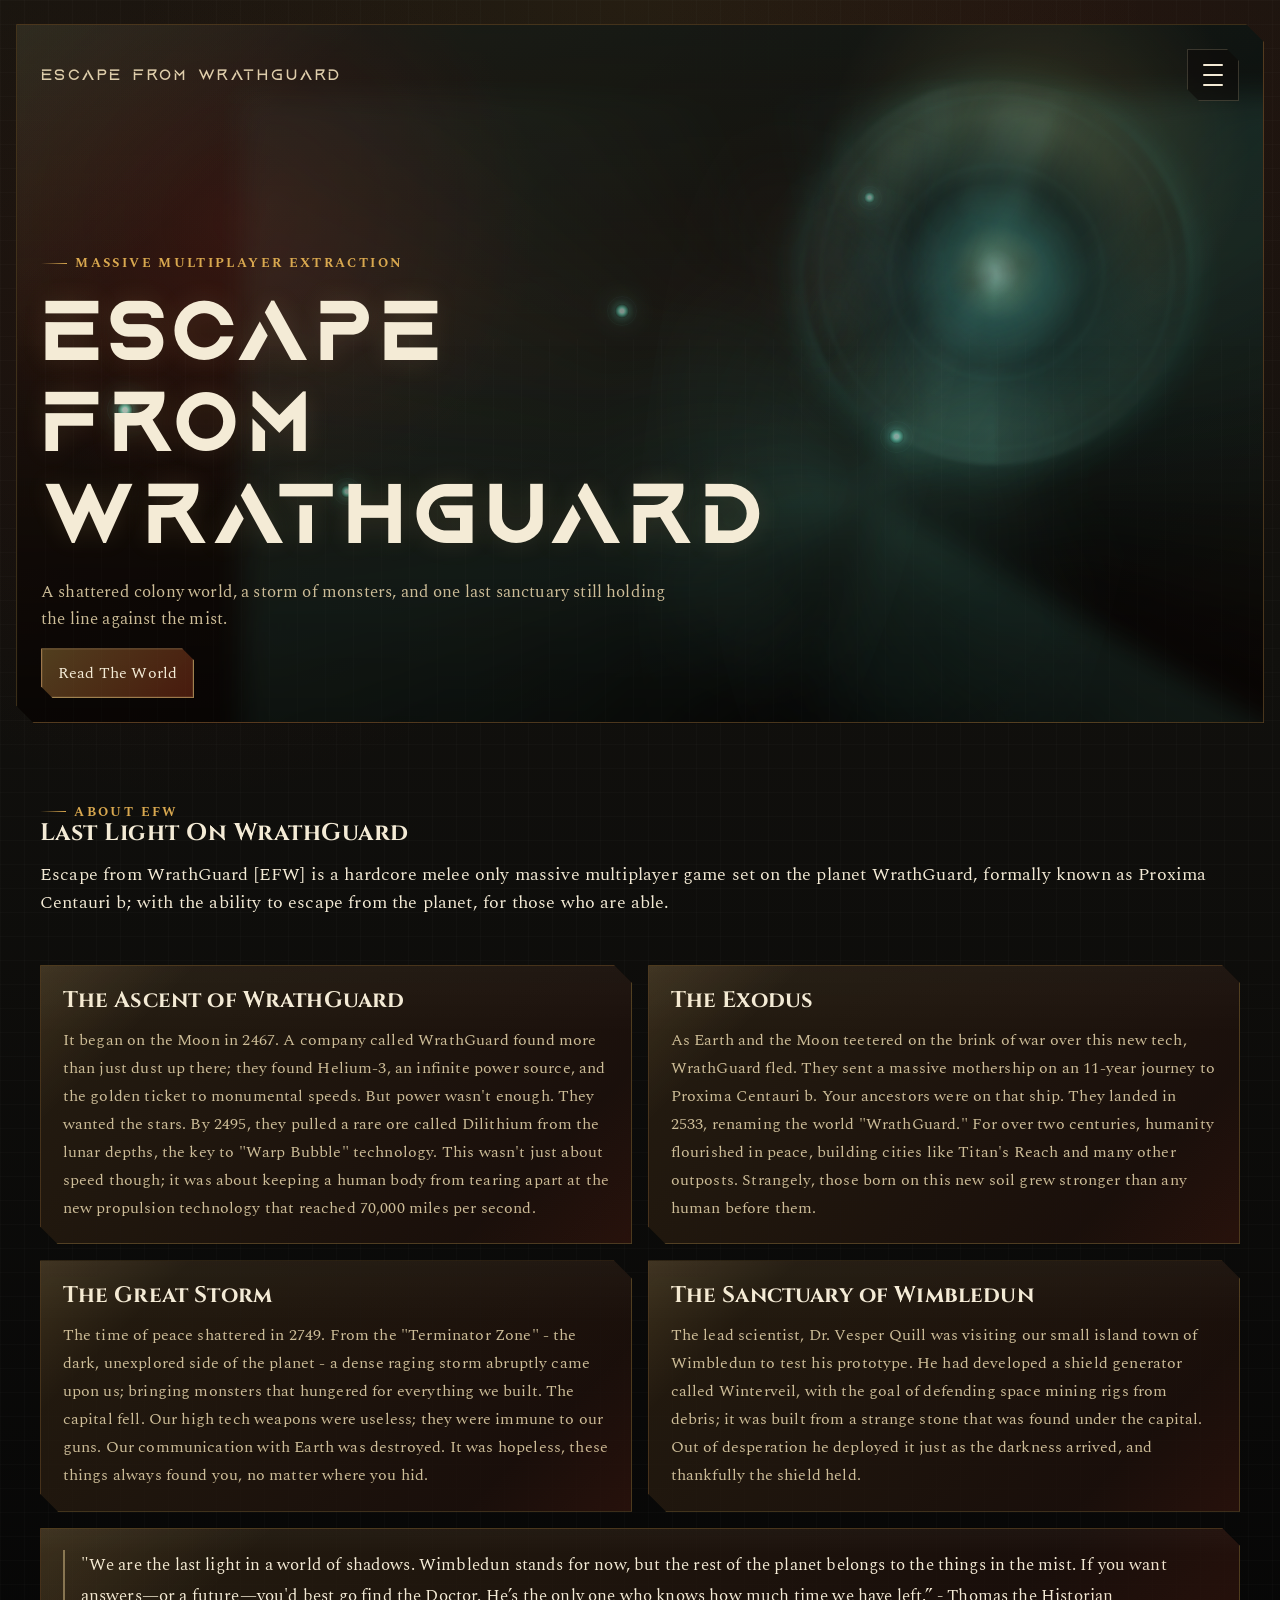
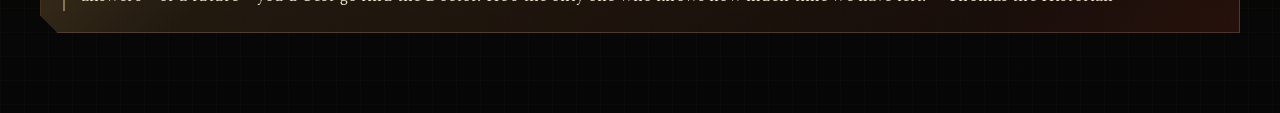
==== index.html @ 2f0ebe03 "okay now in the talent tree portion when I zoom out everything scales fine and nicely but not the li" ====
<!doctype html>
<html lang="en">
<head>
    <meta charset="utf-8">
    <meta name="viewport" content="width=device-width, initial-scale=1">
    <title>Escape from WrathGuard | Home</title>
    <meta name="description" content="Escape from WrathGuard is a massive multiplayer extraction game on Proxima Centauri b. Explore the world lore, then jump into the talent trees.">
    <link rel="preconnect" href="https://fonts.googleapis.com">
    <link rel="preconnect" href="https://fonts.gstatic.com" crossorigin>
    <link href="https://fonts.googleapis.com/css2?family=Cinzel:wght@500;700;800&family=Spectral:wght@400;500;600&display=swap" rel="stylesheet">
    <link rel="stylesheet" href="css/style.css?v=20260524o">
</head>
<body data-page="index">
    <div class="page-shell page-shell-home">
        <header class="landing-banner panel-cutout reveal-up">
            <div class="landing-banner-top">
                <div class="landing-brand-mark">Escape from WrathGuard</div>
                <div class="home-nav-menu">
                    <button class="home-menu-button" id="homeMenuButton" type="button" aria-label="Toggle navigation" aria-expanded="false" aria-controls="homeTabs">
                        <span class="home-menu-button-line"></span>
                        <span class="home-menu-button-line"></span>
                        <span class="home-menu-button-line"></span>
                    </button>
                    <nav class="home-tabs" id="homeTabs" aria-label="Home navigation">
                        <a class="home-tab" href="#about">About</a>
                        <a class="home-tab" href="talent-tree.html">Talent Trees</a>
                    </nav>
                </div>
            </div>

            <div class="alien-invasion" aria-hidden="true">
                <div class="storm-front storm-front-primary"></div>
                <div class="storm-front storm-front-secondary"></div>
                <div class="storm-eye"></div>
                <div class="ion-veil ion-veil-one"></div>
                <div class="ion-veil ion-veil-two"></div>
                <div class="contagion-stream contagion-stream-one"></div>
                <div class="contagion-stream contagion-stream-two"></div>
                <div class="virus-flare virus-flare-one"></div>
                <div class="virus-flare virus-flare-two"></div>
                <div class="virus-flare virus-flare-three"></div>
                <div class="virus-flare virus-flare-four"></div>
                <div class="virus-flare virus-flare-five"></div>
            </div>

            <div class="landing-banner-body">
                <div class="eyebrow">Massive Multiplayer Extraction</div>
                <h1 class="landing-banner-title">Escape from WrathGuard</h1>
                <p class="hero-copy">A shattered colony world, a storm of monsters, and one last sanctuary still holding the line against the mist.</p>
                <div class="hero-actions">
                    <a class="button-ornate" href="#about">Read The World</a>
                </div>
            </div>
        </header>

        <section class="section-block about-section reveal-up" id="about">
            <div class="section-heading section-heading-stacked">
                <div>
                    <div class="eyebrow">About EFW</div>
                    <h2>Last Light On WrathGuard</h2>
                </div>
                <p class="section-copy about-lead">Escape from WrathGuard [EFW] is a hardcore melee only massive multiplayer game set on the planet WrathGuard, formally known as Proxima Centauri b; with the ability to escape from the planet, for those who are able.</p>
            </div>

            <div class="lore-grid">
                <article class="lore-panel panel-cutout">
                    <h3>The Ascent of WrathGuard</h3>
                    <p>It began on the Moon in 2467. A company called WrathGuard found more than just dust up there; they found Helium-3, an infinite power source, and the golden ticket to monumental speeds. But power wasn't enough. They wanted the stars. By 2495, they pulled a rare ore called Dilithium from the lunar depths, the key to "Warp Bubble" technology. This wasn't just about speed though; it was about keeping a human body from tearing apart at the new propulsion technology that reached 70,000 miles per second.</p>
                </article>

                <article class="lore-panel panel-cutout">
                    <h3>The Exodus</h3>
                    <p>As Earth and the Moon teetered on the brink of war over this new tech, WrathGuard fled. They sent a massive mothership on an 11-year journey to Proxima Centauri b. Your ancestors were on that ship. They landed in 2533, renaming the world "WrathGuard." For over two centuries, humanity flourished in peace, building cities like Titan's Reach and many other outposts. Strangely, those born on this new soil grew stronger than any human before them.</p>
                </article>

                <article class="lore-panel panel-cutout">
                    <h3>The Great Storm</h3>
                    <p>The time of peace shattered in 2749. From the "Terminator Zone" - the dark, unexplored side of the planet - a dense raging storm abruptly came upon us; bringing monsters that hungered for everything we built. The capital fell. Our high tech weapons were useless; they were immune to our guns. Our communication with Earth was destroyed. It was hopeless, these things always found you, no matter where you hid.</p>
                </article>

                <article class="lore-panel panel-cutout">
                    <h3>The Sanctuary of Wimbledun</h3>
                    <p>The lead scientist, Dr. Vesper Quill was visiting our small island town of Wimbledun to test his prototype. He had developed a shield generator called Winterveil, with the goal of defending space mining rigs from debris; it was built from a strange stone that was found under the capital. Out of desperation he deployed it just as the darkness arrived, and thankfully the shield held.</p>
                </article>

                <article class="lore-panel lore-panel-quote panel-cutout">
                    <blockquote>
                        "We are the last light in a world of shadows. Wimbledun stands for now, but the rest of the planet belongs to the things in the mist. If you want answers&mdash;or a future&mdash;you'd best go find the Doctor. He&rsquo;s the only one who knows how much time we have left.&rdquo; - Thomas the Historian
                    </blockquote>
                </article>
            </div>
        </section>
    </div>

    <script src="js/app.js?v=20260524e" defer></script>
</body>
</html>
---- css/style.css ----
@font-face {
    font-family: "Aquire";
    src: url("../assets/fonts/Aquire-BW0ox.otf") format("opentype");
    font-weight: 400;
    font-style: normal;
    font-display: swap;
}

@font-face {
    font-family: "Aquire";
    src: url("../assets/fonts/AquireBold-8Ma60.otf") format("opentype");
    font-weight: 700;
    font-style: normal;
    font-display: swap;
}

:root {
    --bg-0: #060606;
    --bg-1: #11100d;
    --bg-2: #18150f;
    --panel: rgba(18, 14, 9, 0.88);
    --panel-soft: rgba(26, 20, 14, 0.72);
    --stroke: rgba(218, 168, 79, 0.24);
    --stroke-strong: rgba(240, 203, 132, 0.5);
    --text: #f4ebd6;
    --muted: #cdbd98;
    --gold: #d9a84f;
    --ember: #b84e26;
    --wine: #6f2319;
    --shadow: 0 24px 60px rgba(0, 0, 0, 0.35);
    --cutout-shape: polygon(0 0, calc(100% - 18px) 0, 100% 18px, 100% 100%, 18px 100%, 0 calc(100% - 18px));
}

* {
    box-sizing: border-box;
}

html {
    min-height: 100%;
    background:
        radial-gradient(circle at top, rgba(199, 130, 51, 0.08), transparent 28%),
        radial-gradient(circle at 15% 20%, rgba(120, 31, 20, 0.14), transparent 26%),
        radial-gradient(circle at 85% 8%, rgba(106, 24, 18, 0.16), transparent 24%),
        linear-gradient(180deg, var(--bg-2) 0%, var(--bg-1) 38%, var(--bg-0) 100%);
}

body {
    margin: 0;
    min-height: 100vh;
    color: var(--text);
    font-family: "Spectral", Georgia, serif;
    letter-spacing: 0.01em;
    background-image:
        linear-gradient(rgba(255, 255, 255, 0.015) 1px, transparent 1px),
        linear-gradient(90deg, rgba(255, 255, 255, 0.015) 1px, transparent 1px);
    background-size: 24px 24px;
}

a {
    color: inherit;
    text-decoration: none;
}

button {
    font: inherit;
}

.mono {
    font-family: Consolas, "Courier New", monospace;
}

.hidden {
    display: none !important;
}

.page-shell {
    width: min(1440px, calc(100% - 2rem));
    margin: 0 auto;
    padding: 1.5rem 0 3rem;
}

.page-shell-home {
    display: grid;
    gap: 1.5rem;
    padding-bottom: 3.5rem;
}

.viewer-shell {
    width: min(1920px, calc(100% - 1rem));
    margin: 0 auto;
    padding: 1rem 0 2.5rem;
}

.panel-cutout {
    position: relative;
    overflow: hidden;
    background: linear-gradient(180deg, rgba(28, 22, 15, 0.92), rgba(14, 11, 7, 0.92));
    border: 1px solid var(--stroke);
    box-shadow: var(--shadow);
    clip-path: var(--cutout-shape);
}

.panel-cutout::before {
    content: "";
    position: absolute;
    inset: 0;
    pointer-events: none;
    background:
        linear-gradient(135deg, rgba(255, 214, 137, 0.11), transparent 18%),
        linear-gradient(315deg, rgba(179, 66, 31, 0.1), transparent 20%);
}

.eyebrow {
    display: inline-flex;
    align-items: center;
    gap: 0.55rem;
    font-size: 0.82rem;
    font-weight: 700;
    text-transform: uppercase;
    letter-spacing: 0.18em;
    color: var(--gold);
}

.eyebrow::before {
    content: "";
    width: 1.6rem;
    height: 1px;
    background: linear-gradient(90deg, transparent, currentColor);
}

.site-hero,
.landing-banner,
.viewer-topbar,
.tree-hero,
.class-rail-panel,
.board-panel,
.section-block {
    padding: 1.5rem;
}

.site-hero {
    display: grid;
    gap: 1rem;
    min-height: 320px;
    align-content: center;
}

.landing-banner {
    position: relative;
    display: grid;
    gap: 1.5rem;
    min-height: 520px;
    background:
        radial-gradient(circle at 82% 18%, rgba(219, 174, 94, 0.24), transparent 18%),
        radial-gradient(circle at 18% 28%, rgba(118, 25, 19, 0.34), transparent 26%),
        linear-gradient(135deg, rgba(42, 26, 17, 0.94), rgba(9, 8, 7, 0.98));
    isolation: isolate;
}

.alien-invasion {
    position: absolute;
    inset: 0;
    z-index: 0;
    overflow: hidden;
    pointer-events: none;
}

.alien-invasion::before,
.alien-invasion::after {
    content: "";
    position: absolute;
    inset: 0;
}

.alien-invasion::before {
    background:
        radial-gradient(circle at 78% 16%, rgba(103, 255, 213, 0.18), transparent 0 11%),
        radial-gradient(circle at 70% 24%, rgba(77, 197, 181, 0.22), transparent 0 18%),
        linear-gradient(180deg, rgba(7, 41, 40, 0.3), rgba(5, 18, 18, 0.12) 40%, rgba(0, 0, 0, 0.54));
    opacity: 0.96;
}

.alien-invasion::after {
    inset: 10% -18% -24% 18%;
    background:
        radial-gradient(circle at 52% 44%, rgba(113, 255, 224, 0.2), transparent 0 32%),
        radial-gradient(circle at 48% 50%, rgba(113, 255, 224, 0.08), transparent 34%),
        conic-gradient(from 120deg, rgba(120, 255, 224, 0.16), transparent 22%, rgba(120, 255, 224, 0.12) 38%, transparent 62%, rgba(120, 255, 224, 0.14) 82%, transparent);
    filter: blur(14px);
    opacity: 0.78;
    animation: storm-rotation 16s linear infinite;
}

.storm-front,
.storm-eye,
.ion-veil,
.contagion-stream,
.virus-flare {
    position: absolute;
}

.storm-front {
    inset: auto 36% -10% -16%;
    height: 68%;
    background:
        radial-gradient(circle at 28% 42%, rgba(81, 235, 208, 0.16), transparent 0 28%),
        radial-gradient(circle at 42% 56%, rgba(81, 235, 208, 0.1), transparent 0 38%),
        radial-gradient(circle at 60% 50%, rgba(81, 235, 208, 0.08), transparent 0 44%);
    filter: blur(24px);
    opacity: 0.88;
    animation: storm-drift 12s ease-in-out infinite;
}

.storm-front-primary {
    clip-path: ellipse(58% 52% at 42% 58%);
}

.storm-front-secondary {
    inset: -4% -16% auto 34%;
    height: 58%;
    opacity: 0.72;
    transform: scaleX(-1);
    clip-path: ellipse(52% 44% at 58% 42%);
    animation-duration: 15s;
}

.storm-eye {
    top: 8%;
    right: 6%;
    width: 24rem;
    height: 24rem;
    border-radius: 50%;
    background:
        radial-gradient(circle at 50% 50%, rgba(198, 255, 244, 0.5), rgba(127, 255, 225, 0.2) 9%, rgba(24, 62, 60, 0.9) 18%, rgba(10, 20, 21, 0.86) 34%, rgba(0, 0, 0, 0) 58%),
        conic-gradient(from 180deg, rgba(132, 255, 226, 0.22), transparent 18%, rgba(132, 255, 226, 0.14) 44%, transparent 70%, rgba(132, 255, 226, 0.18));
    filter: blur(2px);
    box-shadow: 0 0 42px rgba(76, 246, 214, 0.18);
    opacity: 0.84;
    animation: storm-rotation 18s linear infinite;
}

.storm-eye::before,
.storm-eye::after {
    content: "";
    position: absolute;
    inset: 10%;
    border-radius: 50%;
    border: 1px solid rgba(118, 255, 227, 0.14);
    opacity: 0.8;
}

.storm-eye::before {
    inset: 22%;
    animation: contagion-pulse 4.8s ease-in-out infinite;
}

.storm-eye::after {
    inset: 4%;
    animation: contagion-pulse 7.2s ease-in-out infinite reverse;
}

.ion-veil {
    width: 36%;
    height: 112%;
    background:
        radial-gradient(circle at 32% 18%, rgba(180, 255, 238, 0.12) 0 5%, transparent 12%),
        radial-gradient(circle at 58% 26%, rgba(180, 255, 238, 0.1) 0 7%, transparent 14%),
        radial-gradient(circle at 46% 42%, rgba(123, 255, 222, 0.12) 0 18%, transparent 34%),
        radial-gradient(circle at 62% 64%, rgba(123, 255, 222, 0.1) 0 16%, transparent 30%),
        radial-gradient(circle at 34% 78%, rgba(123, 255, 222, 0.08) 0 12%, transparent 24%);
    border-radius: 46% 54% 40% 60% / 28% 34% 66% 72%;
    filter: blur(18px);
    opacity: 0.26;
    transform-origin: top center;
    mix-blend-mode: screen;
    animation: veil-surge 6.2s ease-in-out infinite;
    mask-image: radial-gradient(circle at 50% 46%, black 0 42%, transparent 76%);
}

.ion-veil-one {
    top: 14%;
    right: 7%;
    transform: rotate(6deg);
}

.ion-veil-two {
    top: 8%;
    right: 20%;
    width: 24%;
    opacity: 0.18;
    transform: rotate(12deg);
    animation-delay: -1.8s;
}

.contagion-stream {
    width: 18rem;
    height: 28rem;
    background:
        radial-gradient(circle at 50% 10%, rgba(178, 255, 236, 0.24) 0 4%, transparent 10%),
        radial-gradient(circle at 44% 24%, rgba(137, 255, 224, 0.2) 0 7%, transparent 14%),
        radial-gradient(circle at 58% 42%, rgba(137, 255, 224, 0.16) 0 9%, transparent 18%),
        radial-gradient(circle at 36% 64%, rgba(137, 255, 224, 0.14) 0 8%, transparent 17%),
        radial-gradient(circle at 60% 82%, rgba(137, 255, 224, 0.12) 0 10%, transparent 18%),
        linear-gradient(104deg, transparent 0 42%, rgba(137, 255, 224, 0.16) 44% 46%, transparent 48% 100%),
        linear-gradient(82deg, transparent 0 30%, rgba(137, 255, 224, 0.14) 32% 34%, transparent 36% 100%),
        linear-gradient(126deg, transparent 0 56%, rgba(137, 255, 224, 0.12) 58% 60%, transparent 62% 100%);
    border-radius: 48% 52% 50% 50% / 10% 10% 90% 90%;
    filter: blur(9px);
    opacity: 0.3;
    mix-blend-mode: screen;
    mask-image: radial-gradient(ellipse at 50% 8%, black 0 12%, rgba(0, 0, 0, 0.95) 20%, rgba(0, 0, 0, 0.62) 42%, transparent 78%);
    animation: contagion-fall 6.8s ease-in-out infinite;
}

.contagion-stream-one {
    top: 8%;
    right: 10%;
    transform: rotate(8deg);
}

.contagion-stream-two {
    top: 14%;
    right: 24%;
    width: 12rem;
    height: 20rem;
    opacity: 0.18;
    transform: rotate(14deg);
    animation-duration: 8.6s;
    animation-delay: -1.3s;
}

.virus-flare {
    width: var(--flare-size, 0.95rem);
    height: var(--flare-size, 0.95rem);
    border-radius: 50%;
    background: radial-gradient(circle, rgba(229, 255, 249, 0.98) 0 20%, rgba(146, 255, 226, 0.92) 32%, rgba(99, 255, 214, 0.54) 52%, rgba(99, 255, 214, 0) 76%);
    box-shadow: 0 0 10px rgba(120, 255, 223, 0.55), 0 0 22px rgba(120, 255, 223, 0.28);
    mix-blend-mode: screen;
    opacity: 0.76;
}

.virus-flare::before,
.virus-flare::after {
    content: "";
    position: absolute;
}

.virus-flare::before {
    inset: -180%;
    border-radius: 50%;
    background: radial-gradient(circle, rgba(120, 255, 223, 0.22) 0 8%, rgba(120, 255, 223, 0.12) 20%, rgba(120, 255, 223, 0) 64%);
    filter: blur(8px);
    opacity: 0.38;
    animation: firefly-aura 4.6s ease-in-out infinite;
}

.virus-flare::after {
    inset: -60%;
    border-radius: 50%;
    border: 1px solid rgba(169, 255, 237, 0.2);
    opacity: 0.24;
    animation: firefly-ring 5.2s ease-in-out infinite;
}

.virus-flare-one {
    --flare-size: 1rem;
    top: 54%;
    left: 8%;
    animation: virus-float-one 14.5s ease-in-out infinite, firefly-glimmer 4.9s ease-in-out infinite;
}

.virus-flare-two {
    --flare-size: 0.78rem;
    top: 66%;
    left: 26%;
    opacity: 0.58;
    animation: virus-float-two 11.8s ease-in-out infinite, firefly-glimmer 4.2s ease-in-out infinite -1.6s;
}

.virus-flare-three {
    --flare-size: 0.86rem;
    top: 40%;
    left: 48%;
    opacity: 0.54;
    animation: virus-float-three 13.2s ease-in-out infinite, firefly-glimmer 5.4s ease-in-out infinite -2.4s;
}

.virus-flare-four {
    --flare-size: 0.68rem;
    top: 24%;
    left: 68%;
    opacity: 0.46;
    animation: virus-float-four 10.6s ease-in-out infinite, firefly-glimmer 3.9s ease-in-out infinite -0.8s;
}

.virus-flare-five {
    --flare-size: 0.92rem;
    top: 58%;
    left: 70%;
    opacity: 0.62;
    animation: virus-float-five 15.1s ease-in-out infinite, firefly-glimmer 5.7s ease-in-out infinite -3s;
}

.landing-banner::after {
    content: "";
    position: absolute;
    inset: auto 0 0 0;
    height: 55%;
    background:
        linear-gradient(180deg, transparent, rgba(0, 0, 0, 0.34)),
        linear-gradient(90deg, rgba(255, 255, 255, 0.015) 1px, transparent 1px);
    background-size: auto, 28px 28px;
    pointer-events: none;
    opacity: 0.9;
}

.landing-banner-top,
.landing-banner-body {
    position: relative;
    z-index: 1;
}

.landing-banner-top {
    display: flex;
    justify-content: space-between;
    align-items: center;
    gap: 1rem;
}

.home-nav-menu {
    position: relative;
    margin-left: auto;
}

.landing-brand-mark,
.landing-banner-title,
.home-tab {
    font-family: "Aquire", "Cinzel", Georgia, serif;
}

.landing-brand-mark {
    color: rgba(248, 230, 191, 0.88);
    font-size: clamp(0.88rem, 1.25vw, 1.05rem);
    letter-spacing: 0.18em;
    text-transform: uppercase;
}

.home-menu-button {
    display: inline-grid;
    gap: 0.28rem;
    align-items: center;
    justify-items: center;
    width: 52px;
    min-height: 52px;
    padding: 0.8rem 0.7rem;
    border: 1px solid rgba(255, 235, 193, 0.18);
    background: rgba(13, 11, 9, 0.62);
    color: var(--text);
    clip-path: polygon(0 0, calc(100% - 12px) 0, 100% 12px, 100% 100%, 12px 100%, 0 calc(100% - 12px));
    cursor: pointer;
    transition: transform 160ms ease, border-color 160ms ease, background-color 160ms ease;
}

.home-menu-button:hover,
.home-menu-button[aria-expanded="true"] {
    transform: translateY(-2px);
    border-color: var(--stroke-strong);
    background: rgba(29, 20, 13, 0.82);
}

.home-menu-button-line {
    width: 20px;
    height: 2px;
    background: currentColor;
    border-radius: 999px;
}

.home-tabs {
    position: absolute;
    top: calc(100% + 0.75rem);
    right: 0;
    z-index: 4;
    display: grid;
    gap: 0.75rem;
    min-width: 220px;
    opacity: 0;
    visibility: hidden;
    transform: translateY(-0.35rem);
    transition: opacity 180ms ease, transform 180ms ease, visibility 180ms ease;
}

.home-tabs.is-open {
    opacity: 1;
    visibility: visible;
    transform: translateY(0);
}

.home-tab {
    display: flex;
    align-items: center;
    justify-content: center;
    min-height: 44px;
    padding: 0.7rem 1rem;
    border: 1px solid rgba(255, 235, 193, 0.18);
    background: rgba(13, 11, 9, 0.56);
    color: var(--text);
    font-size: 0.72rem;
    letter-spacing: 0.14em;
    text-transform: uppercase;
    clip-path: polygon(0 0, calc(100% - 12px) 0, 100% 12px, 100% 100%, 12px 100%, 0 calc(100% - 12px));
}

.landing-banner-body {
    display: grid;
    align-content: end;
    gap: 1rem;
    max-width: 900px;
    padding-top: clamp(2rem, 13vw, 8rem);
}

.landing-banner-title {
    margin: 0;
    max-width: 10ch;
    font-size: clamp(3rem, 7vw, 6.2rem);
    line-height: 1.02;
    letter-spacing: 0.08em;
    text-transform: uppercase;
    text-shadow: 0 0 26px rgba(255, 214, 143, 0.12);
}

.site-hero h1,
.tree-hero h1,
.selected-panel h2,
.section-heading h2 {
    margin: 0;
    font-family: "Cinzel", Georgia, serif;
    line-height: 0.95;
    letter-spacing: 0.02em;
}

.site-hero h1 {
    font-size: clamp(3rem, 8vw, 6.2rem);
    max-width: 8ch;
}

.hero-copy,
.tree-description,
.selected-description,
.section-copy {
    margin: 0;
    max-width: 70ch;
    color: var(--muted);
    font-size: 1.04rem;
    line-height: 1.6;
}

.section-copy-wide,
.about-lead {
    max-width: none;
}

.about-lead {
    color: var(--text);
    font-size: 1.1rem;
}

.hero-actions {
    display: flex;
    flex-wrap: wrap;
    align-items: center;
    gap: 1rem;
}

.hero-note,
.selected-rank-note,
.detail-item-muted,
.tree-stats,
.selected-node-type {
    color: var(--muted);
}

.button-ornate,
.button-ghost,
.ghost-link,
.class-chip,
.class-card-link {
    transition: transform 160ms ease, border-color 160ms ease, background-color 160ms ease, box-shadow 160ms ease;
}

.button-ornate,
.button-ghost,
.ghost-link,
.class-chip,
.panel-actions button {
    display: inline-flex;
    align-items: center;
    justify-content: center;
    gap: 0.55rem;
    min-height: 46px;
    padding: 0.75rem 1rem;
    border: 1px solid var(--stroke);
    color: var(--text);
    background: rgba(38, 26, 15, 0.66);
    clip-path: polygon(0 0, calc(100% - 12px) 0, 100% 12px, 100% 100%, 12px 100%, 0 calc(100% - 12px));
    cursor: pointer;
}

.button-ornate {
    background: linear-gradient(135deg, rgba(217, 168, 79, 0.34), rgba(152, 53, 26, 0.44));
    border-color: var(--stroke-strong);
    box-shadow: inset 0 0 0 1px rgba(255, 225, 170, 0.08), 0 12px 28px rgba(0, 0, 0, 0.24);
}

.button-ghost,
.ghost-link {
    background: rgba(17, 13, 9, 0.64);
}

.button-ornate:hover,
.button-ghost:hover,
.ghost-link:hover,
.class-chip:hover,
.home-tab:hover,
.panel-actions button:hover,
.class-card:hover {
    transform: translateY(-2px);
    border-color: var(--stroke-strong);
}

.section-block {
    margin-top: 1.5rem;
}

.about-section {
    display: grid;
    gap: 1.5rem;
}

.section-heading {
    display: flex;
    flex-wrap: wrap;
    justify-content: space-between;
    gap: 1rem;
    align-items: end;
    margin-bottom: 1.5rem;
}

.section-heading-stacked {
    align-items: start;
}

.lore-grid {
    display: grid;
    grid-template-columns: repeat(2, minmax(0, 1fr));
    gap: 1rem;
}

.lore-panel {
    display: grid;
    gap: 0.85rem;
    min-height: 100%;
    padding: 1.35rem;
    background:
        linear-gradient(180deg, rgba(255, 255, 255, 0.025), transparent 25%),
        linear-gradient(135deg, rgba(217, 168, 79, 0.12), rgba(111, 35, 25, 0.12)),
        rgba(12, 10, 8, 0.88);
}

.lore-panel h3 {
    margin: 0;
    font-family: "Cinzel", Georgia, serif;
    font-size: 1.4rem;
    line-height: 1.1;
}

.lore-panel p,
.lore-panel blockquote {
    margin: 0;
    color: var(--muted);
    line-height: 1.75;
}

.lore-panel-quote {
    grid-column: 1 / -1;
}

.lore-panel-quote blockquote {
    padding-left: 1rem;
    border-left: 2px solid rgba(252, 224, 163, 0.42);
    color: var(--text);
    font-size: 1.08rem;
}

.class-grid {
    display: grid;
    grid-template-columns: repeat(auto-fit, minmax(250px, 1fr));
    gap: 1rem;
}

.class-card {
    position: relative;
    display: grid;
    gap: 0.9rem;
    min-height: 280px;
    padding: 1.25rem;
    background:
        linear-gradient(180deg, rgba(255, 255, 255, 0.02), transparent 28%),
        linear-gradient(135deg, rgba(217, 168, 79, 0.18), rgba(184, 78, 38, 0.12)),
        rgba(14, 11, 8, 0.86);
    border: 1px solid rgba(255, 255, 255, 0.08);
    clip-path: var(--cutout-shape);
    overflow: hidden;
}

.class-card::after {
    content: "";
    position: absolute;
    inset: auto -15% 0 auto;
    width: 120px;
    height: 120px;
    background: radial-gradient(circle, var(--accent-color, rgba(217, 168, 79, 0.26)), transparent 70%);
    opacity: 0.6;
}

.class-card-title {
    margin: 0;
    font-family: "Cinzel", Georgia, serif;
    font-size: 1.85rem;
    line-height: 1;
}

.class-card-summary {
    margin: 0;
    color: var(--muted);
    line-height: 1.55;
}

.class-card-tags,
.tree-stats,
.class-rail {
    display: flex;
    flex-wrap: wrap;
    gap: 0.55rem;
}

.class-tag,
.stat-pill {
    display: inline-flex;
    align-items: center;
    padding: 0.4rem 0.7rem;
    border: 1px solid rgba(255, 255, 255, 0.08);
    background: rgba(255, 255, 255, 0.04);
    font-size: 0.82rem;
    text-transform: uppercase;
    letter-spacing: 0.1em;
}

.viewer-topbar {
    display: grid;
    grid-template-columns: auto 1fr;
    gap: 1rem;
    align-items: center;
}

.viewer-controls {
    display: grid;
    gap: 0.75rem;
}

.viewer-controls-panel {
    margin-top: 0.2rem;
}

.viewer-level-panel {
    display: grid;
    gap: 0.35rem;
    min-width: 0;
    padding: 0.8rem 0.95rem;
    border: 1px solid rgba(255, 255, 255, 0.08);
    background: rgba(17, 13, 9, 0.64);
    clip-path: polygon(0 0, calc(100% - 12px) 0, 100% 12px, 100% 100%, 12px 100%, 0 calc(100% - 12px));
}

.viewer-level-label {
    margin: 0;
}

.viewer-level-row {
    display: flex;
    align-items: center;
    flex-wrap: wrap;
    gap: 0.65rem;
}

.viewer-level-input {
    width: 92px;
    min-height: 42px;
    padding: 0.55rem 0.75rem;
    border: 1px solid rgba(255, 255, 255, 0.1);
    background: rgba(255, 255, 255, 0.03);
    color: var(--text);
    font-family: "Cinzel", Georgia, serif;
    font-size: 1rem;
}

.viewer-level-input:focus {
    outline: 1px solid var(--stroke-strong);
    outline-offset: 0;
}

.viewer-points-pill {
    white-space: nowrap;
}

.viewer-controls-panel .button-ghost {
    width: 100%;
}

.viewer-level-note,
.node-tooltip-hint {
    color: var(--muted);
    font-size: 0.84rem;
    line-height: 1.45;
}

.viewer-branding {
    display: grid;
    gap: 0.25rem;
}

.viewer-brand-title {
    font-family: "Cinzel", Georgia, serif;
    font-size: 1.25rem;
}

.viewer-layout {
    display: grid;
    grid-template-columns: minmax(0, 1fr);
    margin-top: 1rem;
}

.viewer-main {
    display: grid;
    width: 100%;
    grid-template-columns: minmax(280px, 420px) minmax(0, 1fr);
    grid-template-areas:
        "class hero"
        "board board";
    align-items: stretch;
    gap: 1rem;
}

.class-rail-panel,
.tree-hero,
.board-panel {
    position: relative;
}

.board-panel {
    display: grid;
    grid-area: board;
    width: 100%;
    gap: 1rem;
    overflow: visible;
}

.viewer-class-panel {
    display: grid;
    gap: 0.8rem;
    grid-area: class;
    width: 100%;
}

.tree-hero {
    grid-area: hero;
    width: 100%;
}

.class-chip {
    border-color: rgba(255, 255, 255, 0.08);
    background: rgba(255, 255, 255, 0.04);
}

.class-chip.is-active {
    border-color: var(--stroke-strong);
    background: linear-gradient(135deg, rgba(217, 168, 79, 0.2), rgba(184, 78, 38, 0.16));
}

.tree-hero {
    display: grid;
    gap: 0.9rem;
}

.tree-stats {
    gap: 0.65rem;
}

.board-scroll {
    width: 100%;
    overflow-x: hidden;
    overflow-y: auto;
    padding-bottom: 0.25rem;
}

.board-fit {
    position: relative;
    display: flex;
    justify-content: center;
    align-items: start;
    width: 100%;
}

.talent-board {
    flex: 0 0 auto;
    position: relative;
    width: var(--board-width, 1760px);
    height: var(--board-height, 1820px);
    margin: 0 auto;
    border: 1px solid rgba(255, 255, 255, 0.05);
    background:
        radial-gradient(circle at top, rgba(255, 219, 155, 0.05), transparent 24%),
        linear-gradient(180deg, rgba(255, 255, 255, 0.02), transparent 18%),
        linear-gradient(90deg, rgba(255, 255, 255, 0.018) 1px, transparent 1px),
        linear-gradient(rgba(255, 255, 255, 0.018) 1px, transparent 1px),
        linear-gradient(180deg, rgba(23, 17, 12, 0.98), rgba(7, 5, 4, 0.98));
    background-size: auto, auto, 52px 52px, 52px 52px, auto;
    border-radius: 20px;
    transform-origin: top center;
}

.talent-board::before {
    content: "";
    position: absolute;
    inset: 1rem;
    border: 1px solid rgba(255, 255, 255, 0.05);
    pointer-events: none;
}

.connection-layer {
    position: absolute;
    inset: 0;
    z-index: 1;
    overflow: visible;
    width: 100%;
    height: 100%;
    pointer-events: none;
}

.connection-path {
    fill: none;
    stroke: rgba(216, 170, 82, 0.18);
    stroke-width: 3;
    stroke-linecap: round;
}

.connection-path.is-energized {
    stroke: rgba(241, 202, 129, 0.36);
}

.branch-label {
    position: absolute;
    z-index: 2;
    transform: translate(-50%, -50%);
    display: inline-flex;
    align-items: center;
    padding: 0.5rem 0.9rem;
    background: rgba(7, 6, 4, 0.72);
    border: 1px solid rgba(255, 255, 255, 0.08);
    font-family: "Cinzel", Georgia, serif;
    letter-spacing: 0.1em;
    text-transform: uppercase;
    font-size: 0.82rem;
}

.talent-node {
    position: absolute;
    z-index: 3;
    transform: translate(-50%, -50%);
    width: 146px;
    min-height: 154px;
    padding: 0.8rem;
    border: 1px solid rgba(255, 255, 255, 0.08);
    background:
        linear-gradient(180deg, rgba(255, 255, 255, 0.035), transparent 24%),
        linear-gradient(180deg, rgba(26, 22, 17, 0.95), rgba(8, 6, 4, 0.94));
    box-shadow: 0 10px 30px rgba(0, 0, 0, 0.26);
    color: var(--text);
    text-align: left;
    cursor: pointer;
}

.talent-node.is-active {
    border-color: rgba(224, 143, 70, 0.56);
}

.talent-node.is-signature {
    background:
        linear-gradient(180deg, rgba(255, 213, 140, 0.08), transparent 28%),
        linear-gradient(180deg, rgba(35, 24, 15, 0.96), rgba(10, 8, 6, 0.98));
    border-color: rgba(235, 196, 115, 0.48);
}

.talent-node.is-ranked {
    box-shadow: 0 14px 36px rgba(217, 168, 79, 0.12), 0 10px 28px rgba(0, 0, 0, 0.26);
}

.talent-node.is-selected {
    border-color: rgba(252, 224, 163, 0.75);
    box-shadow: 0 0 0 1px rgba(252, 224, 163, 0.15), 0 20px 40px rgba(0, 0, 0, 0.32);
}

.talent-node.is-placeholder {
    width: 98px;
    min-height: 98px;
    border-style: dashed;
    border-color: rgba(255, 255, 255, 0.12);
    background: rgba(255, 255, 255, 0.02);
    cursor: default;
    opacity: 0.28;
    pointer-events: none;
}

.talent-node:hover {
    transform: translate(-50%, calc(-50% - 4px));
}

.node-tooltip {
    position: absolute;
    z-index: 6;
    width: min(340px, calc(100% - 2rem));
    max-width: 340px;
}

.node-tooltip-body {
    display: grid;
    gap: 0.85rem;
    padding: 1rem;
}

.node-tooltip-header {
    display: flex;
    justify-content: space-between;
    gap: 0.75rem;
    align-items: start;
}

.node-tooltip-heading {
    display: grid;
    gap: 0.35rem;
}

.node-tooltip-title {
    margin: 0;
    font-family: "Cinzel", Georgia, serif;
    font-size: 1.35rem;
    line-height: 1.05;
}

.node-tooltip-close {
    min-width: 38px;
    min-height: 38px;
    padding: 0;
    border: 1px solid rgba(255, 255, 255, 0.08);
    background: rgba(255, 255, 255, 0.04);
    color: var(--text);
    cursor: pointer;
    clip-path: polygon(0 0, calc(100% - 10px) 0, 100% 10px, 100% 100%, 10px 100%, 0 calc(100% - 10px));
}

.node-tooltip-description {
    margin: 0;
    color: var(--muted);
    line-height: 1.55;
}

.node-tooltip-rank-row {
    display: flex;
    justify-content: space-between;
    gap: 0.75rem;
    align-items: center;
    padding: 0.75rem 0.85rem;
    border: 1px solid rgba(255, 255, 255, 0.06);
    background: rgba(255, 255, 255, 0.03);
}

.node-tooltip-rank-value {
    font-family: "Cinzel", Georgia, serif;
    letter-spacing: 0.04em;
}

.node-tooltip-actions {
    display: grid;
    grid-template-columns: repeat(3, minmax(0, 1fr));
    gap: 0.55rem;
}

.node-tooltip-hint {
    margin: 0;
}

.node-tooltip-actions button:disabled,
.node-tooltip-close:disabled {
    opacity: 0.45;
    cursor: not-allowed;
}

.node-tooltip-detail-block {
    display: grid;
    gap: 0.45rem;
}

.node-header {
    display: grid;
    grid-template-columns: 1fr auto;
    gap: 0.45rem;
    align-items: start;
}

.node-icon-wrap {
    width: 56px;
    height: 56px;
    display: grid;
    place-items: center;
    border: 1px solid rgba(255, 255, 255, 0.08);
    background: rgba(255, 255, 255, 0.03);
    overflow: hidden;
}

.node-icon-wrap img {
    width: 100%;
    height: 100%;
    object-fit: cover;
}

.node-fallback-icon {
    font-family: "Cinzel", Georgia, serif;
    font-size: 1.15rem;
    color: var(--gold);
}

.node-kind {
    justify-self: end;
    font-size: 0.68rem;
    text-transform: uppercase;
    letter-spacing: 0.12em;
    color: var(--muted);
}

.node-title {
    margin: 0.65rem 0 0;
    font-family: "Cinzel", Georgia, serif;
    font-size: 1rem;
    line-height: 1.15;
}

.node-pips {
    display: flex;
    gap: 0.28rem;
    margin-top: auto;
    padding-top: 0.85rem;
}

.node-pip {
    width: 100%;
    height: 6px;
    border: 1px solid rgba(255, 255, 255, 0.1);
    background: rgba(255, 255, 255, 0.03);
}

.node-pip.is-filled {
    background: linear-gradient(90deg, rgba(217, 168, 79, 0.95), rgba(250, 218, 163, 0.95));
    border-color: rgba(255, 231, 182, 0.32);
}

.panel-actions {
    display: grid;
    grid-template-columns: repeat(3, minmax(0, 1fr));
    gap: 0.6rem;
}

.panel-actions button:disabled {
    opacity: 0.4;
    cursor: not-allowed;
    transform: none;
}

.detail-list-block {
    display: grid;
    gap: 0.4rem;
}

.detail-label {
    font-size: 0.82rem;
    text-transform: uppercase;
    letter-spacing: 0.12em;
    color: var(--gold);
}

.detail-list {
    display: flex;
    flex-wrap: wrap;
    gap: 0.45rem;
}

.detail-item,
.detail-item-muted {
    padding: 0.4rem 0.65rem;
    border: 1px solid rgba(255, 255, 255, 0.08);
    background: rgba(255, 255, 255, 0.03);
    font-size: 0.9rem;
}

.state-message {
    margin-top: 1rem;
    padding: 1rem 1.15rem;
    border: 1px solid rgba(184, 78, 38, 0.42);
    background: rgba(111, 35, 25, 0.28);
    line-height: 1.6;
}

.reveal-up {
    animation: reveal-up 560ms cubic-bezier(0.2, 0.8, 0.2, 1) both;
}

@keyframes reveal-up {
    from {
        opacity: 0;
        transform: translateY(18px);
    }

    to {
        opacity: 1;
        transform: translateY(0);
    }
}

@keyframes storm-drift {
    0% {
        transform: translate3d(0, 0, 0) scale(1);
    }

    50% {
        transform: translate3d(2rem, -1rem, 0) scale(1.08);
    }

    100% {
        transform: translate3d(0, 0, 0) scale(1);
    }
}

@keyframes storm-rotation {
    0% {
        transform: rotate(0deg) scale(1);
    }

    50% {
        transform: rotate(180deg) scale(1.06);
    }

    100% {
        transform: rotate(360deg) scale(1);
    }
}

@keyframes veil-surge {
    0% {
        opacity: 0.12;
        transform: rotate(6deg) scale(0.9, 0.88);
    }

    50% {
        opacity: 0.3;
        transform: rotate(10deg) scale(1.06, 1.08);
        filter: blur(22px);
    }

    100% {
        opacity: 0.12;
        transform: rotate(6deg) scale(0.9, 0.88);
    }
}

@keyframes contagion-fall {
    0% {
        transform: translate3d(0, -1.4rem, 0) rotate(8deg) scale(0.92);
        opacity: 0.08;
    }

    40% {
        opacity: 0.34;
    }

    100% {
        transform: translate3d(-1.2rem, 2.4rem, 0) rotate(12deg) scale(1.08);
        opacity: 0.04;
    }
}

@keyframes firefly-glimmer {
    0%,
    100% {
        opacity: 0.22;
        filter: saturate(0.95);
    }

    18% {
        opacity: 0.86;
    }

    34% {
        opacity: 0.38;
    }

    58% {
        opacity: 0.94;
    }

    72% {
        opacity: 0.3;
    }

    88% {
        opacity: 0.72;
    }
}

@keyframes virus-float-one {
    0%,
    100% {
        transform: translate3d(0, 0, 0) rotate(-4deg);
    }

    23% {
        transform: translate3d(1.2rem, -1rem, 0) rotate(2deg);
    }

    57% {
        transform: translate3d(2.1rem, 0.6rem, 0) rotate(6deg);
    }

    81% {
        transform: translate3d(0.7rem, 1.1rem, 0) rotate(1deg);
    }
}

@keyframes virus-float-two {
    0%,
    100% {
        transform: translate3d(0, 0, 0) rotate(3deg);
    }

    28% {
        transform: translate3d(-0.8rem, -1.3rem, 0) rotate(-4deg);
    }

    62% {
        transform: translate3d(1.5rem, -0.2rem, 0) rotate(5deg);
    }

    84% {
        transform: translate3d(0.3rem, 1rem, 0) rotate(-1deg);
    }
}

@keyframes virus-float-three {
    0%,
    100% {
        transform: translate3d(0, 0, 0) rotate(-2deg);
    }

    19% {
        transform: translate3d(-1rem, 0.4rem, 0) rotate(4deg);
    }

    48% {
        transform: translate3d(1.4rem, -1.2rem, 0) rotate(-6deg);
    }

    76% {
        transform: translate3d(2rem, 0.8rem, 0) rotate(2deg);
    }
}

@keyframes virus-float-four {
    0%,
    100% {
        transform: translate3d(0, 0, 0) rotate(2deg);
    }

    34% {
        transform: translate3d(-1.4rem, 0.7rem, 0) rotate(-5deg);
    }

    58% {
        transform: translate3d(0.6rem, 1.4rem, 0) rotate(6deg);
    }

    86% {
        transform: translate3d(1.8rem, -0.6rem, 0) rotate(-1deg);
    }
}

@keyframes virus-float-five {
    0%,
    100% {
        transform: translate3d(0, 0, 0) rotate(-3deg);
    }

    26% {
        transform: translate3d(-1.1rem, -0.9rem, 0) rotate(4deg);
    }

    51% {
        transform: translate3d(-2rem, 0.4rem, 0) rotate(-4deg);
    }

    79% {
        transform: translate3d(0.8rem, 1.2rem, 0) rotate(3deg);
    }
}

@keyframes firefly-aura {
    0%,
    100% {
        transform: scale(0.74);
        opacity: 0.12;
    }

    50% {
        transform: scale(1.22);
        opacity: 0.34;
    }
}

@keyframes firefly-ring {
    0%,
    100% {
        transform: scale(0.82);
        opacity: 0.08;
    }

    50% {
        transform: scale(1.16);
        opacity: 0.26;
    }
}

@keyframes contagion-pulse {
    0%,
    100% {
        transform: scale(0.92);
        opacity: 0.26;
    }

    50% {
        transform: scale(1.06);
        opacity: 0.54;
    }
}

@media (max-width: 820px) {
    .lore-grid {
        grid-template-columns: 1fr;
    }

    .viewer-main {
        grid-template-columns: 1fr;
        grid-template-areas:
            "class"
            "hero"
            "board";
    }

    .panel-actions {
        grid-template-columns: 1fr;
    }

    .node-tooltip-actions {
        grid-template-columns: 1fr;
    }
}

@media (max-width: 760px) {
    .page-shell,
    .viewer-shell {
        width: min(100%, calc(100% - 1rem));
        padding-top: 0.75rem;
    }

    .viewer-topbar {
        grid-template-columns: 1fr;
        justify-items: start;
    }

    .viewer-controls {
        width: 100%;
    }

    .viewer-level-panel {
        width: 100%;
    }

    .site-hero,
    .landing-banner,
    .viewer-topbar,
    .tree-hero,
    .class-rail-panel,
    .board-panel,
    .section-block {
        padding: 1.1rem;
    }

    .site-hero h1,
    .landing-banner-title {
        font-size: clamp(2.6rem, 16vw, 4.2rem);
    }

    .landing-banner {
        min-height: auto;
    }

    .alien-invasion {
        inset: 0 -14% 0 -6%;
    }

    .storm-eye {
        width: 16rem;
        height: 16rem;
        right: 2%;
    }

    .ion-veil-one {
        width: 42%;
        right: 2%;
    }

    .ion-veil-two {
        width: 30%;
        right: 18%;
    }

    .contagion-stream-one {
        right: 0;
        width: 10rem;
        height: 18rem;
    }

    .contagion-stream-two {
        right: 20%;
        width: 7rem;
        height: 14rem;
    }

    .virus-flare-one {
        top: 58%;
        left: 4%;
    }

    .virus-flare-two {
        top: 68%;
        left: 24%;
    }

    .virus-flare-three {
        top: 46%;
        left: 44%;
    }

    .virus-flare-four {
        top: 24%;
        left: 64%;
    }

    .virus-flare-five {
        top: 62%;
        left: 66%;
    }

    .landing-banner-top {
        flex-direction: column;
        align-items: start;
    }

    .home-tabs {
        min-width: min(240px, calc(100vw - 2.5rem));
    }

    .home-tab {
        width: 100%;
    }

    .landing-banner-body {
        padding-top: 1rem;
    }

    .viewer-shell {
        width: calc(100% - 0.5rem);
        padding-top: 0.75rem;
    }

    .viewer-main {
        grid-template-columns: 1fr;
        grid-template-areas:
            "class"
            "hero"
            "board";
    }

    .node-tooltip {
        width: min(320px, calc(100% - 1rem));
    }

}
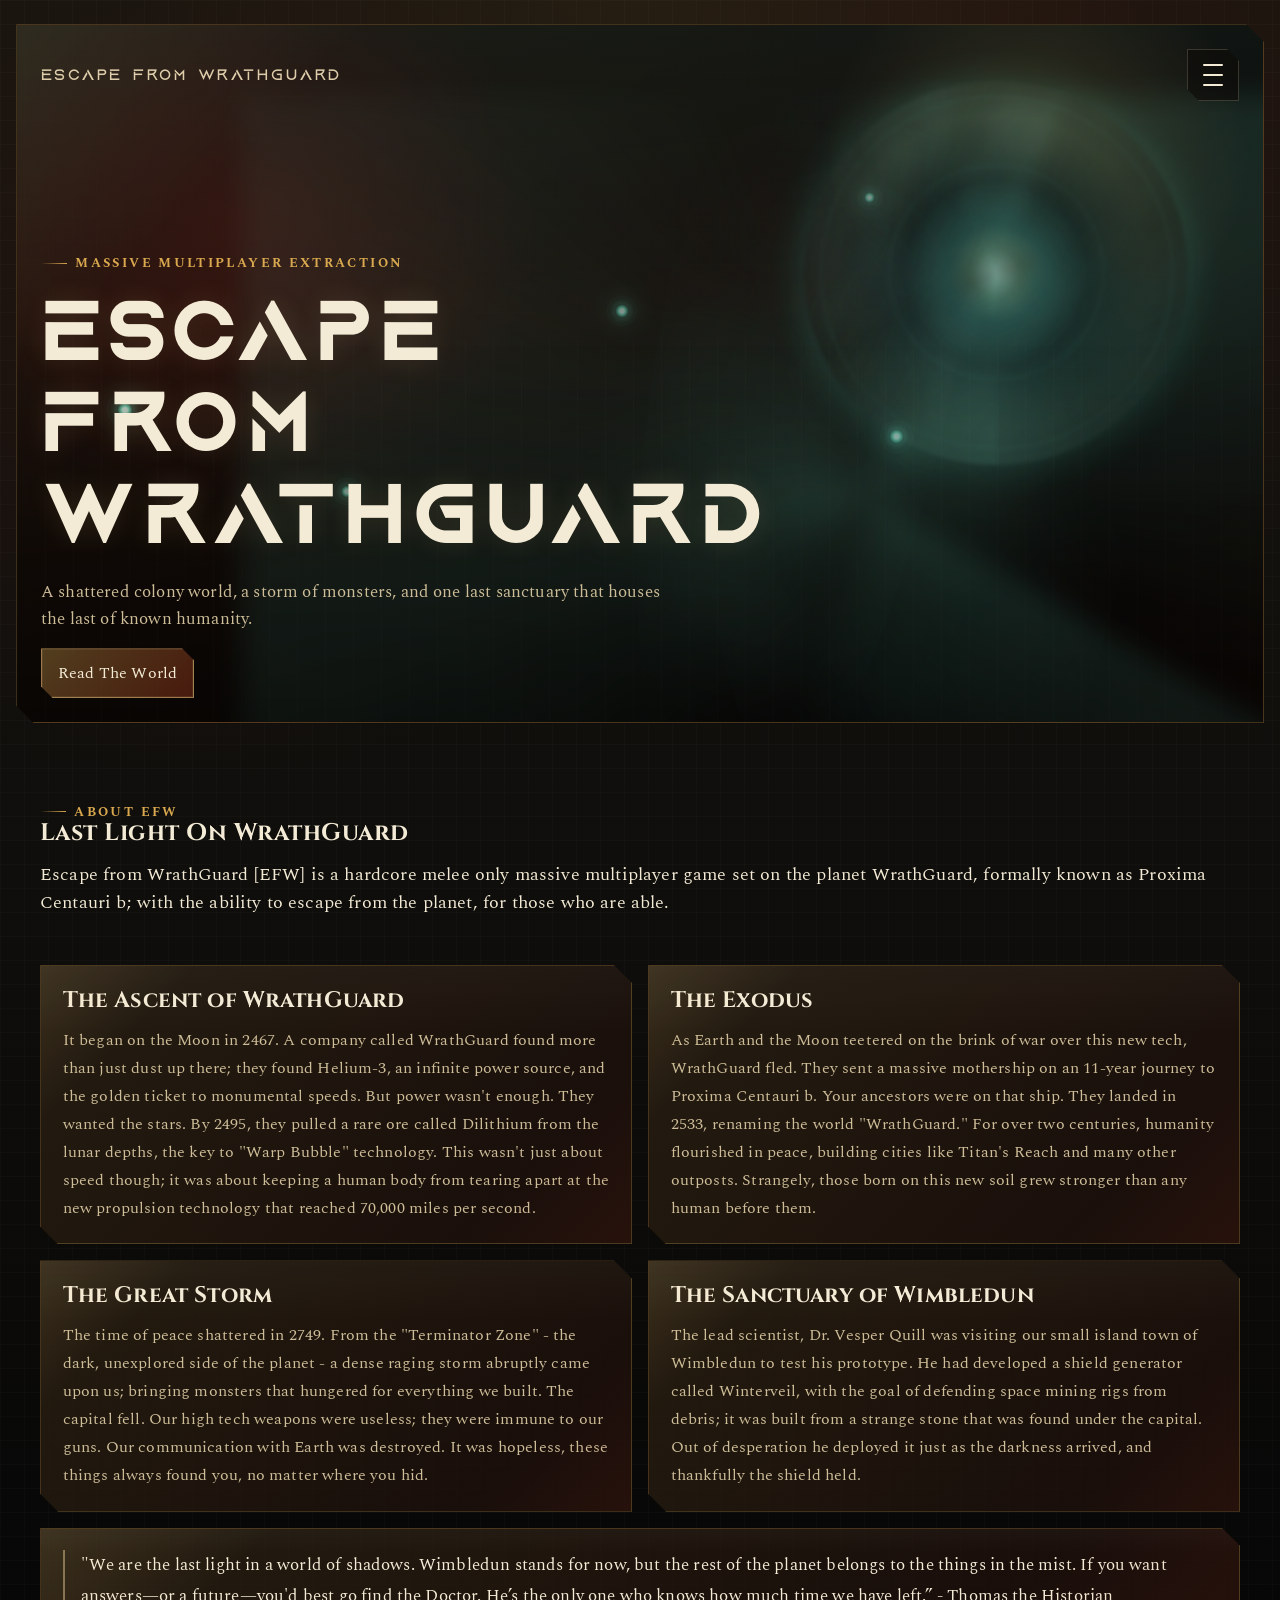
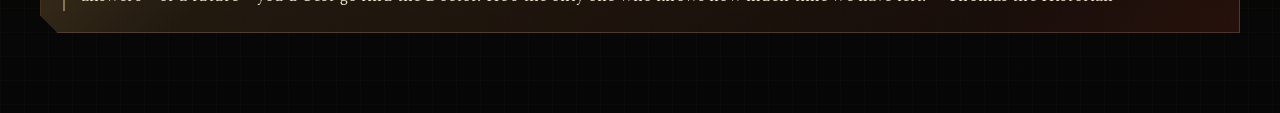
==== commit 537cc856: "ok for some reason the 3 lines to pull up the about/talent tree is working locally but not on the li" ====
--- a/index.html
+++ b/index.html
@@ -8,7 +8,7 @@
     <link rel="preconnect" href="https://fonts.googleapis.com">
     <link rel="preconnect" href="https://fonts.gstatic.com" crossorigin>
     <link href="https://fonts.googleapis.com/css2?family=Cinzel:wght@500;700;800&family=Spectral:wght@400;500;600&display=swap" rel="stylesheet">
-    <link rel="stylesheet" href="css/style.css?v=20260524o">
+    <link rel="stylesheet" href="css/style.css?v=20260524p">
 </head>
 <body data-page="index">
     <div class="page-shell page-shell-home">
@@ -46,7 +46,7 @@
             <div class="landing-banner-body">
                 <div class="eyebrow">Massive Multiplayer Extraction</div>
                 <h1 class="landing-banner-title">Escape from WrathGuard</h1>
-                <p class="hero-copy">A shattered colony world, a storm of monsters, and one last sanctuary still holding the line against the mist.</p>
+                <p class="hero-copy">A shattered colony world, a storm of monsters, and one last sanctuary that houses the last of known humanity.</p>
                 <div class="hero-actions">
                     <a class="button-ornate" href="#about">Read The World</a>
                 </div>
@@ -92,6 +92,6 @@
         </section>
     </div>
 
-    <script src="js/app.js?v=20260524e" defer></script>
+    <script src="js/app.js?v=20260524p" defer></script>
 </body>
 </html>
